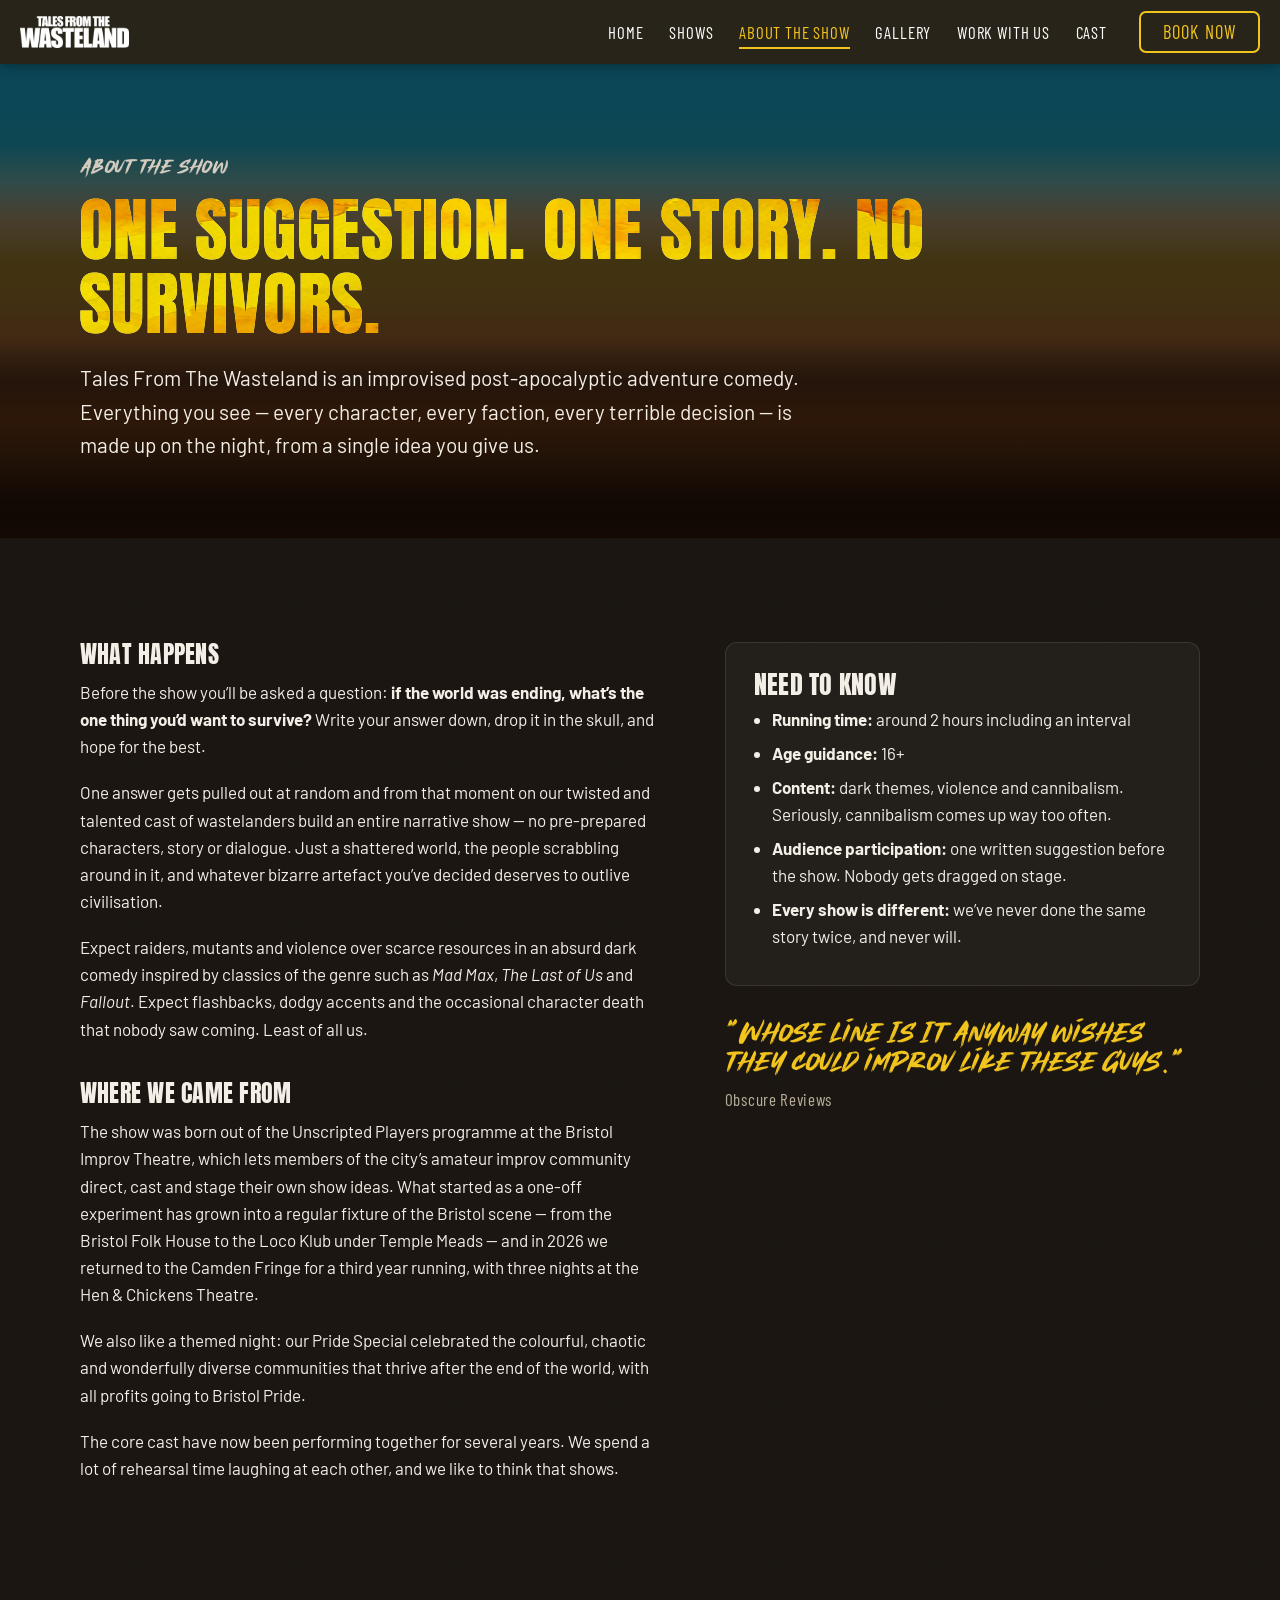
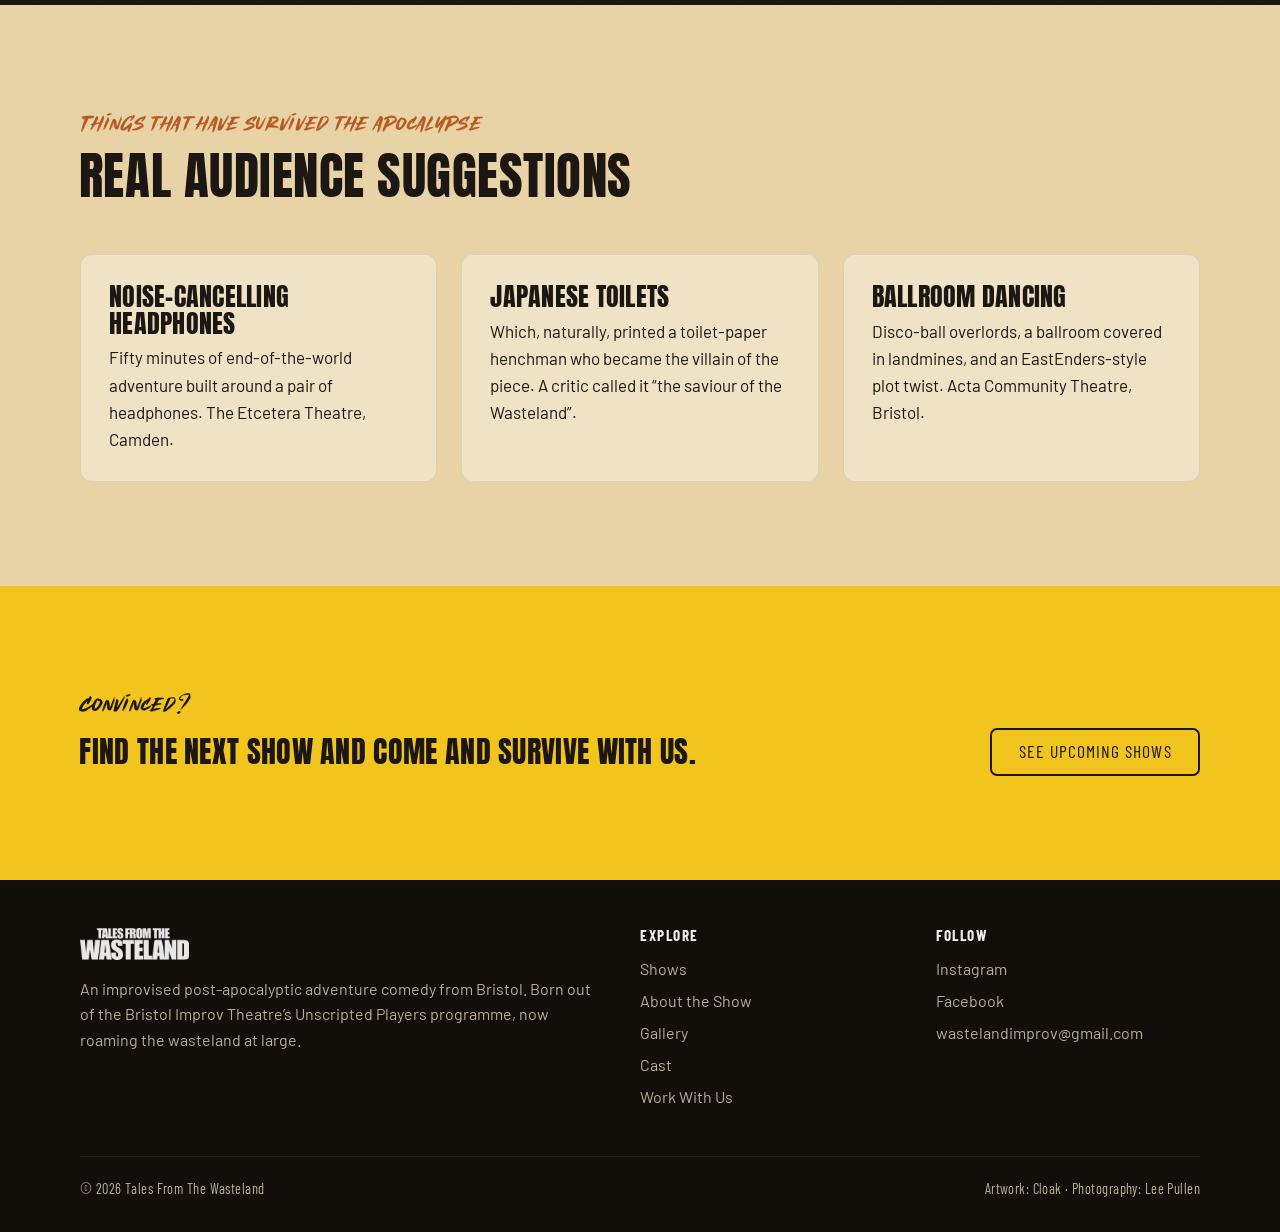
==== about.html @ ce08024a "Add the static Wasteland site and GitHub Pages deploy workflow. Co-authored-by: Cursor <cursoragent@" ====
<!DOCTYPE html>
<html lang="en-GB">
<head>
  <meta charset="utf-8">
  <meta name="viewport" content="width=device-width, initial-scale=1">
  <title>About the Show — Tales From The Wasteland</title>
  <meta name="description" content="What to expect from Tales From The Wasteland: an improvised post-apocalyptic adventure comedy built from a single audience suggestion. Running time, age guidance and content warnings.">
  <link rel="icon" href="assets/favicon.svg" type="image/svg+xml">
  <link rel="preconnect" href="https://fonts.googleapis.com">
  <link rel="preconnect" href="https://fonts.gstatic.com" crossorigin>
  <link href="https://fonts.googleapis.com/css2?family=Anton&family=Barlow:ital,wght@0,400;0,500;0,600;1,400&family=Barlow+Condensed:wght@500;600&family=Kalam:wght@700&display=swap" rel="stylesheet">
  <link rel="stylesheet" href="css/style.css">
</head>
<body>

  <header class="nav">
    <div class="nav__inner">
      <a class="nav__logo" href="index.html" aria-label="Tales From The Wasteland — home">
        <img src="assets/logo-white-mobile.png" alt="Tales From The Wasteland" width="1200" height="352">
      </a>
      <button class="nav__toggle" aria-expanded="false" aria-controls="nav-links" aria-label="Menu">
        <span></span><span></span><span></span>
      </button>
      <ul class="nav__links" id="nav-links">
        <li><a href="index.html">Home</a></li>
        <li><a href="shows.html">Shows</a></li>
        <li><a href="about.html" aria-current="page">About the Show</a></li>
        <li><a href="gallery.html">Gallery</a></li>
        <li><a href="work-with-us.html">Work With Us</a></li>
        <li><a href="cast.html">Cast</a></li>
        <li class="nav__book-mobile-li"><a class="nav__book-mobile" href="shows.html">Book Now</a></li>
      </ul>
      <a class="btn nav__book" href="shows.html">Book Now</a>
    </div>
  </header>

  <main>
    <section class="page-head">
      <div class="wrap">
        <span class="eyebrow">About the show</span>
        <h1 class="display h-xl">One suggestion. One story. No survivors.</h1>
        <p>Tales From The Wasteland is an improvised post-apocalyptic adventure comedy. Everything you see &mdash; every character, every faction, every terrible decision &mdash; is made up on the night, from a single idea you give us.</p>
      </div>
    </section>

    <section class="section section--dark">
      <div class="wrap two-col">
        <div class="prose">
          <h2 class="display">What happens</h2>
          <p>Before the show you&rsquo;ll be asked a question: <strong>if the world was ending, what&rsquo;s the one thing you&rsquo;d want to survive?</strong> Write your answer down, drop it in the skull, and hope for the best.</p>
          <p>One answer gets pulled out at random and from that moment on our twisted and talented cast of wastelanders build an entire narrative show &mdash; no pre-prepared characters, story or dialogue. Just a shattered world, the people scrabbling around in it, and whatever bizarre artefact you&rsquo;ve decided deserves to outlive civilisation.</p>
          <p>Expect raiders, mutants and violence over scarce resources in an absurd dark comedy inspired by classics of the genre such as <em>Mad Max</em>, <em>The Last of Us</em> and <em>Fallout</em>. Expect flashbacks, dodgy accents and the occasional character death that nobody saw coming. Least of all us.</p>

          <h3 class="display">Where we came from</h3>
          <p>The show was born out of the Unscripted Players programme at the Bristol Improv Theatre, which lets members of the city&rsquo;s amateur improv community direct, cast and stage their own show ideas. What started as a one-off experiment has grown into a regular fixture of the Bristol scene &mdash; from the Bristol Folk House to the Loco Klub under Temple Meads &mdash; and in 2026 we returned to the Camden Fringe for a third year running, with three nights at the Hen &amp; Chickens Theatre.</p>
          <p>We also like a themed night: our Pride Special celebrated the colourful, chaotic and wonderfully diverse communities that thrive after the end of the world, with all profits going to Bristol Pride.</p>
          <p>The core cast have now been performing together for several years. We spend a lot of rehearsal time laughing at each other, and we like to think that shows.</p>
        </div>

        <aside>
          <div class="card">
            <h3 class="display">Need to know</h3>
            <ul class="prose" style="padding-left:1.1em; margin:0;">
              <li><strong>Running time:</strong> around 2 hours including an interval</li>
              <li><strong>Age guidance:</strong> 16+</li>
              <li><strong>Content:</strong> dark themes, violence and cannibalism. Seriously, cannibalism comes up way too often.</li>
              <li><strong>Audience participation:</strong> one written suggestion before the show. Nobody gets dragged on stage.</li>
              <li><strong>Every show is different:</strong> we&rsquo;ve never done the same story twice, and never will.</li>
            </ul>
          </div>

          <blockquote class="review" style="margin-top:2rem; text-align:left; padding:0;">
            <p>&ldquo;Whose Line Is It Anyway wishes they could improv like these guys.&rdquo;</p>
            <cite>Obscure Reviews</cite>
          </blockquote>
        </aside>
      </div>
    </section>

    <section class="section section--sand">
      <div class="wrap">
        <div class="section__head">
          <span class="eyebrow">Things that have survived the apocalypse</span>
          <h2 class="display h-lg">Real audience suggestions</h2>
        </div>
        <div class="grid-3">
          <div class="card"><h3 class="display">Noise-cancelling headphones</h3><p>Fifty minutes of end-of-the-world adventure built around a pair of headphones. The Etcetera Theatre, Camden.</p></div>
          <div class="card"><h3 class="display">Japanese toilets</h3><p>Which, naturally, printed a toilet-paper henchman who became the villain of the piece. A critic called it &ldquo;the saviour of the Wasteland&rdquo;.</p></div>
          <div class="card"><h3 class="display">Ballroom dancing</h3><p>Disco-ball overlords, a ballroom covered in landmines, and an EastEnders-style plot twist. Acta Community Theatre, Bristol.</p></div>
        </div>
      </div>
    </section>

    <section class="section section--yellow">
      <div class="wrap cta-band">
        <div>
          <span class="eyebrow">Convinced?</span>
          <h2 class="display h-md">Find the next show and come and survive with us.</h2>
        </div>
        <a class="btn" href="shows.html">See upcoming shows</a>
      </div>
    </section>
  </main>

  <footer class="footer">
    <div class="wrap">
      <div class="footer__grid">
        <div>
          <a class="footer__logo" href="index.html"><img src="assets/logo-white-mobile.png" alt="Tales From The Wasteland" width="1200" height="352"></a>
          <p>An improvised post-apocalyptic adventure comedy from Bristol. Born out of the Bristol Improv Theatre&rsquo;s Unscripted Players programme, now roaming the wasteland at large.</p>
        </div>
        <div>
          <h4>Explore</h4>
          <ul>
            <li><a href="shows.html">Shows</a></li>
            <li><a href="about.html">About the Show</a></li>
            <li><a href="gallery.html">Gallery</a></li>
            <li><a href="cast.html">Cast</a></li>
            <li><a href="work-with-us.html">Work With Us</a></li>
          </ul>
        </div>
        <div>
          <h4>Follow</h4>
          <ul>
            <li><a href="https://www.instagram.com/wasteland_improv/" target="_blank" rel="noopener">Instagram</a></li>
            <li><a href="https://www.facebook.com/wastelandimprov" target="_blank" rel="noopener">Facebook</a></li>
            <li><a href="mailto:wastelandimprov@gmail.com">wastelandimprov@gmail.com</a></li>
          </ul>
        </div>
      </div>
      <div class="footer__bottom">
        <span>&copy; <span data-year>2026</span> Tales From The Wasteland</span>
        <span>Artwork: Cloak &middot; Photography: Lee Pullen</span>
      </div>
    </div>
  </footer>

  <script src="js/main.js"></script>
</body>
</html>
---- css/style.css ----
/* =========================================================
   Tales From The Wasteland — site styles
   ========================================================= */

/* ---------- Fonts ---------- */

/*
  Futura Condensed Medium is a commercial font. This @font-face uses the
  locally installed copy when the visitor has it (macOS/iOS ship it as
  "Futura-CondensedMedium") and otherwise tries fonts/FuturaCondensedMedium.woff2.
  Drop a licensed web-font file at that path to serve it to everyone.
  If neither is available the stack falls back to Barlow Condensed (Google Fonts).
*/
@font-face {
  font-family: "Futura Condensed Medium";
  src: local("Futura-CondensedMedium"),
       local("Futura Condensed Medium"),
       local("FuturaCondensedMedium"),
       url("../fonts/FuturaCondensedMedium.woff2") format("woff2"),
       url("../fonts/FuturaCondensedMedium.woff") format("woff");
  font-weight: 400 600;
  font-style: normal;
  font-display: swap;
}

/*
  Hand-lettered marker face for quotes and eyebrows.
  NOTE: fonts/GrindyBrush.otf is the "free for personal use" demo — buy the
  commercial licence (sronstudio.com) before launch, or remove this block to
  fall back to Kalam from Google Fonts.
*/
@font-face {
  font-family: "Grindy Brush";
  src: url("../fonts/GrindyBrush.otf") format("opentype");
  font-weight: 400 700;
  font-style: normal;
  font-display: swap;
}

/* ---------- Tokens ---------- */

:root {
  --ink: #1c1712;
  --ink-2: #26201a;
  --nav: #282419;
  --yellow: #f2c41e;
  --yellow-bright: #ffd84a;
  --headline: #ffea00;
  --sand: #c9a15c;
  --sand-light: #e8d3a6;
  --paper: #f3ebd9;
  --rust: #b65a22;
  --sky: #1f7e9e;
  --text: #f4efe6;
  --text-dim: #b8ae9c;
  --dust: #d4ccbf;

  /* Condensed: nav, buttons, eyebrows, labels, meta */
  --font-nav: "Futura Condensed Medium", "Futura-CondensedMedium", "Futura Condensed",
              "Barlow Condensed", "Arial Narrow", sans-serif;
  /* Regular width for body copy — same family as the condensed fallback */
  --font-body: "Barlow", "Futura", "Avenir Next", "Helvetica Neue", Arial, sans-serif;
  --font-display: "Anton", "Impact", "Haettenschweiler", "Arial Narrow Bold", sans-serif;
  --font-marker: "Grindy Brush", "Kalam", "Marker Felt", "Segoe Print", "Comic Sans MS", cursive;

  --nav-h: 64px;
  --wrap: 1120px;

  /* Sampled from the hero artwork's ground (bottom-left); used on the mobile hero panel */
  --hero-mobile-gradient: linear-gradient(
    to bottom,
    #623218 0%, #693419 35%, #592c16 55%, #432011 72%, #2a1409 88%, #1a0d06 100%
  );

  /* Warm dusk gradient used behind inner-page headers */
  --dusk-gradient: linear-gradient(
    to bottom,
    #0f6781 0%, #11718b 8%, #177b93 17%, #5a8e8d 25%, #958362 33%,
    #95792a 42%, #aa8334 50%, #c37e3f 58%, #7e4c2b 67%, #c46d29 75%,
    #bc7232 83%, #8c542e 92%, #ba6828 100%
  );

  /* Subtle grain used on dark sections */
  --grain: url("data:image/svg+xml;utf8,<svg xmlns='http://www.w3.org/2000/svg' width='160' height='160'><filter id='n'><feTurbulence type='fractalNoise' baseFrequency='0.9' numOctaves='2' stitchTiles='stitch'/><feColorMatrix values='0 0 0 0 0  0 0 0 0 0  0 0 0 0 0  0 0 0 0.08 0'/></filter><rect width='100%' height='100%' filter='url(%23n)'/></svg>");
}

/* ---------- Base ---------- */

*, *::before, *::after { box-sizing: border-box; }

html { scroll-behavior: smooth; -webkit-text-size-adjust: 100%; }

body {
  margin: 0;
  background: var(--ink);
  color: var(--text);
  font-family: var(--font-body);
  font-size: 1.0625rem;
  line-height: 1.6;
  letter-spacing: 0;
}

img { display: block; max-width: 100%; }

a { color: inherit; }

h1, h2, h3, h4 { margin: 0; line-height: 1.05; }

p { margin: 0 0 1em; }

.wrap { width: min(var(--wrap), 100% - 3rem); margin-inline: auto; }

.sr-only {
  position: absolute; width: 1px; height: 1px; padding: 0; margin: -1px;
  overflow: hidden; clip: rect(0 0 0 0); white-space: nowrap; border: 0;
}

:focus-visible { outline: 3px solid var(--yellow-bright); outline-offset: 3px; }

/* ---------- Type helpers ---------- */

.display {
  font-family: var(--font-display);
  text-transform: uppercase;
  letter-spacing: 0.01em;
  font-weight: 400;
}

.h-xl { font-size: clamp(2.4rem, 5.5vw, 4.5rem); }
.h-lg { font-size: clamp(2rem, 4vw, 3.25rem); }
.h-md { font-size: clamp(1.4rem, 2.4vw, 1.9rem); }

/*
  Headline treatment: solid #ffea00 with the watercolour distress texture
  multiplied over it, clipped to the letterforms. Falls back to plain yellow
  where background-clip: text isn't supported.

  The yellow is a gradient layer rather than background-color because Chrome
  ignores background-blend-mode against background-color when clipping to text.

  Texture is stretched to the heading's height so one-line titles still hit the
  orange mottling at the edges of the watercolour (native-ratio tiles were
  sampling only the cream centre, so the overlay vanished).
*/
.h-xl, .h-lg, .h-md {
  color: var(--headline);
  background-image:
    url("../assets/distressed.png"),
    linear-gradient(var(--headline), var(--headline));
  background-size: 22em 100%, 100% 100%;
  background-position: center, 0 0;
  background-repeat: repeat, no-repeat;
  background-blend-mode: multiply, normal;
  -webkit-background-clip: text;
  background-clip: text;
  -webkit-text-fill-color: transparent;
  text-shadow: none;
  /* clip-to-text ignores the padding box, so give ascenders room */
  padding: 0.05em 0.02em 0.06em 0;
  margin-left: -0.02em;
}

/* On light sections headlines revert to solid ink */
.section--sand .h-xl, .section--sand .h-lg, .section--sand .h-md,
.section--yellow .h-xl, .section--yellow .h-lg, .section--yellow .h-md {
  color: var(--ink);
  background: none;
  -webkit-text-fill-color: currentColor;
}

.eyebrow {
  font-family: var(--font-marker);
  font-weight: 700;
  color: var(--dust);
  font-size: 1.1rem;
  letter-spacing: 0.02em;
  margin-bottom: 0.6rem;
  display: block;
}

.lede { font-size: 1.35rem; line-height: 1.4; color: var(--text); }

.dim { color: var(--text-dim); }

.caps {
  text-transform: uppercase;
  letter-spacing: 0.08em;
}

/* ---------- Buttons ---------- */

.btn {
  display: inline-block;
  font-family: var(--font-nav);
  font-size: 1.1rem;
  text-transform: uppercase;
  letter-spacing: 0.06em;
  line-height: 1;
  padding: 0.75em 1.5em;
  border: 2px solid var(--yellow);
  border-radius: 7px;
  color: var(--yellow);
  background: transparent;
  text-decoration: none;
  cursor: pointer;
  transition: background-color 0.15s, color 0.15s, transform 0.15s;
}

.btn:hover { background: var(--yellow); color: var(--ink); }
.btn:active { transform: translateY(1px); }

.btn--solid { background: var(--yellow); color: var(--ink); }
.btn--solid:hover { background: var(--yellow-bright); border-color: var(--yellow-bright); }

.btn--ghost { border-color: var(--text); color: var(--text); }
.btn--ghost:hover { background: var(--text); color: var(--ink); }

/* ---------- Navigation ---------- */

.nav {
  position: sticky;
  top: 0;
  z-index: 50;
  height: var(--nav-h);
  background: var(--nav);
  box-shadow: 0 2px 12px rgba(0, 0, 0, 0.35);
}

.nav__inner {
  height: 100%;
  width: min(1440px, 100% - 2.5rem);
  margin-inline: auto;
  display: flex;
  align-items: center;
  gap: 2rem;
}

.nav__logo { display: block; flex: 0 0 auto; }
.nav__logo img { height: 32px; width: auto; }

.nav__links {
  list-style: none;
  margin: 0 0 0 auto;
  padding: 0;
  display: flex;
  align-items: center;
  gap: clamp(1rem, 2vw, 1.9rem);
}

.nav__links a {
  font-family: var(--font-nav);
  font-size: 1.05rem;
  text-transform: uppercase;
  letter-spacing: 0.05em;
  color: #fff;
  text-decoration: none;
  padding: 0.35rem 0;
  border-bottom: 2px solid transparent;
  transition: color 0.15s, border-color 0.15s;
  white-space: nowrap;
}

.nav__links a:hover { color: var(--yellow-bright); }
.nav__links a[aria-current="page"] { color: var(--yellow); border-bottom-color: var(--yellow); }

.nav__book { flex: 0 0 auto; font-size: 1.15rem; padding: 0.55em 1.2em; }

.nav__toggle {
  display: none;
  margin-left: auto;
  width: 44px;
  height: 44px;
  background: transparent;
  border: 0;
  padding: 10px;
  cursor: pointer;
  color: #fff;
}

.nav__toggle span {
  display: block;
  height: 2px;
  background: currentColor;
  margin: 5px 0;
  transition: transform 0.2s, opacity 0.2s;
}

.nav__toggle[aria-expanded="true"] span:nth-child(1) { transform: translateY(7px) rotate(45deg); }
.nav__toggle[aria-expanded="true"] span:nth-child(2) { opacity: 0; }
.nav__toggle[aria-expanded="true"] span:nth-child(3) { transform: translateY(-7px) rotate(-45deg); }

@media (max-width: 960px) {
  .nav__inner { gap: 0.75rem; }
  /* Book Now stays in the bar, just before the burger */
  .nav__book { order: 2; margin-left: auto; font-size: 1.05rem; padding: 0.5em 1em; }
  .nav__toggle { display: block; order: 3; margin-left: 0; }
  .nav__book-mobile-li { display: none; }

  .nav__links {
    position: absolute;
    top: var(--nav-h);
    left: 0;
    right: 0;
    flex-direction: column;
    align-items: stretch;
    gap: 0;
    background: var(--nav);
    padding: 0.5rem 1.25rem 1.25rem;
    box-shadow: 0 12px 24px rgba(0, 0, 0, 0.4);
    transform-origin: top;
    transform: scaleY(0);
    opacity: 0;
    pointer-events: none;
    transition: transform 0.18s ease, opacity 0.18s ease;
  }

  .nav__links.is-open { transform: none; opacity: 1; pointer-events: auto; }

  .nav__links a {
    display: block;
    font-size: 1.3rem;
    padding: 0.85rem 0.25rem;
    border-bottom: 1px solid rgba(255, 255, 255, 0.08);
  }

  .nav__links a[aria-current="page"] { border-bottom-color: rgba(255, 255, 255, 0.08); }

  .nav__links li:last-child a { border-bottom: 0; }
}

.nav__book-mobile-li { display: none; }

/* ---------- Hero ---------- */

.hero {
  position: relative;
  overflow: hidden;
  /* 16:9 like the artwork, never taller than the viewport */
  --hero-h: clamp(540px, 56.25vw, calc(100svh - var(--nav-h)));
  height: var(--hero-h);
  /*
   * Desktop uses the yellow panorama (1024×285, aspect 3.59) at every width:
   * it's fitted to the hero height and centred, so wider windows simply
   * reveal more of the scene on both sides. Previous renders are kept in
   * assets/ (hero-bg.jpg = 16:9 desert, hero-bg-wide.jpg = flag panorama).
   */
  background: #6b4a12 url("../assets/hero-bg-pano.jpg") center bottom / cover no-repeat;
  color: #14100c;
  isolation: isolate;
}

/* Cast cut-out, layered over the background and anchored to the ground line */
.hero__art {
  position: absolute;
  inset: 0;
  pointer-events: none;
}
.hero__cast {
  position: absolute;
  /* Slightly oversized and pushed below the edge so the cut-out's flat base is clipped */
  bottom: -7%;
  right: 5%;
  height: 102%;
  width: auto;
  max-width: none;
  filter: drop-shadow(0 18px 22px rgba(20, 8, 0, 0.45));
}

.hero__inner {
  position: relative;
  z-index: 1;
  /* No max width: the title column scales with the window like the cast does */
  width: calc(100% - 3rem);
  margin-inline: auto;
  height: 100%;
  display: flex;
  flex-direction: column;
  justify-content: space-between;
  gap: clamp(1rem, 2.5vh, 2rem);
  padding-block: clamp(1.5rem, 4vh, 3rem) clamp(2rem, 6.5vh, 4.5rem);
  max-width: 100%;
}

.hero__col {
  /* 46% of the hero, but never wider than the stack can fit vertically
     (short, wide windows) — 0.8 × hero height matches the 16:9 proportion */
  width: min(46%, calc(0.8 * var(--hero-h)));
  /* In wide windows, centre the column in the space left of the cast
     (cast ≈ 0.86 × hero height wide, ending 5% from the right edge) */
  margin-left: max(0px, calc((95% - 0.86 * var(--hero-h) - min(46%, 0.8 * var(--hero-h))) / 2));
  display: flex;
  flex-direction: column;
  justify-content: space-between;
  gap: clamp(1rem, 2.5vh, 2rem);
  flex: 1;
}

.hero__quote {
  font-family: var(--font-marker);
  font-weight: 700;
  font-size: clamp(1.25rem, 2.3vw, 2.15rem);
  line-height: 1.15;
  text-transform: none; /* Grindy Brush has its own small-caps lower case */
  text-align: center;
  margin: 0;
  color: #14100c;
  text-shadow: 0 0 14px rgba(255, 255, 255, 0.5), 0 0 3px rgba(255, 255, 255, 0.4);
}

.hero__quote cite {
  display: block;
  font-family: var(--font-nav);
  font-style: normal;
  text-transform: none;
  font-size: 0.55em;
  letter-spacing: 0.02em;
  margin-top: 0.4em;
  text-shadow: 0 0 8px rgba(255, 255, 255, 0.9), 0 0 24px rgba(255, 255, 255, 0.7);
  opacity: 0.92;
}

.hero__quote--top { padding-inline: 8%; }

/* Hand-lettered quote artwork (transparent PNGs supplied by the troupe) */
.hero__quote-img {
  display: block;
  width: 100%;
  height: auto;
  margin-inline: auto;
  /* Wide, soft light halo so the dark ink reads against sky and cloud */
  filter:
    drop-shadow(0 0 6px rgba(255, 255, 255, 0.9))
    drop-shadow(0 0 22px rgba(255, 255, 255, 0.75))
    drop-shadow(0 0 60px rgba(255, 250, 235, 0.7));
}
/* Match the mockup: top quote ~2/3 of the column, bottom quote a little narrower */
.hero__quote--top .hero__quote-img { width: 60%; }
.hero__quote--bottom .hero__quote-img { width: 53%; }

/* Desktop: quotes in white. The artwork is near-black ink on transparency, so
   invert() flips it to white; a soft dark shadow replaces the light halo. */
@media (min-width: 901px) {
  .hero__quote-img {
    filter:
      invert(1)
      drop-shadow(0 2px 3px rgba(0, 0, 0, 0.55))
      drop-shadow(0 6px 18px rgba(0, 0, 0, 0.45));
  }
  .hero__quote cite {
    color: #fff;
    text-shadow: 0 1px 3px rgba(0, 0, 0, 0.6), 0 4px 14px rgba(0, 0, 0, 0.45);
  }
}

.hero__logo { margin: 0; text-align: center; }
.hero__logo picture { display: block; }
.hero__logo img {
  width: 100%;
  height: auto;
  position: relative;
  z-index: 1; /* sits on top of the tagline it overlaps */
  /* Dark shadow only — a tight one for edge definition and a wide soft one beneath */
  filter:
    drop-shadow(0 3px 3px rgba(0, 0, 0, 0.55))
    drop-shadow(0 14px 18px rgba(0, 0, 0, 0.5))
    drop-shadow(0 26px 40px rgba(0, 0, 0, 0.35));
}

.hero__logo .hero__tagline {
  display: block;
  width: 64%;
  height: auto;
  margin: -0.15rem auto 0; /* paper edge just tucks under the logo */
  position: relative;
  z-index: 0;
  filter: none; /* the paper tape is flat — no glow, no shadow */
}

.hero__scroll {
  position: absolute;
  bottom: 1.25rem;
  left: 50%;
  transform: translateX(-50%);
  z-index: 1;
  color: rgba(255, 255, 255, 0.85);
  font-size: 0.85rem;
  letter-spacing: 0.15em;
  text-transform: uppercase;
  text-decoration: none;
  display: none;
}

/*
 * Mobile: portrait poster. Same layers, re-stacked in normal flow — text
 * over the sky, then the cast standing on the ground. Height comes from the
 * content, so it doesn't have to reach the fold. Uses the portrait render.
 */
@media (max-width: 900px) {
  .hero {
    width: 100%;
    height: auto;
    display: flex;
    flex-direction: column;
    background: #1f6d95 url("../assets/hero-bg-mobile.jpg") center bottom / cover no-repeat;
    color: #14100c;
  }
  .hero__inner {
    order: 1;
    height: auto;
    display: flex;
    justify-content: flex-start;
    gap: 0;
    padding-block: 1.5rem 0;
  }

  /* Cast follows the text in flow; the negative bottom margin clips its flat base */
  .hero__art {
    order: 2;
    position: relative;
    inset: auto;
    margin-top: 0.25rem;
    line-height: 0;
  }
  .hero__cast {
    position: static;
    display: block;
    width: 96%;
    height: auto;
    margin: 0 auto -12%; /* pushes the cut-out's flat base below the clipped edge */
    transform: none;
    filter: drop-shadow(0 12px 16px rgba(20, 8, 0, 0.5));
  }

  .hero__col {
    width: 100%;
    flex: 0 0 auto;
    gap: 0.6rem;
    align-items: center;
  }

  .hero__quote { font-size: clamp(1.25rem, 5.5vw, 1.8rem); }
  .hero__quote cite { margin-top: 0.15em; font-size: 0.5em; }
  .hero__quote--top { padding-inline: 0; }
  /* Top quote in white against the deep blue sky (ink recoloured via filter) */
  .hero__quote--top .hero__quote-img {
    width: 64%;
    filter:
      brightness(0) invert(1)
      drop-shadow(0 2px 3px rgba(0, 0, 0, 0.55))
      drop-shadow(0 0 18px rgba(0, 0, 0, 0.35));
  }
  .hero__quote--top cite { color: #fff; text-shadow: 0 1px 3px rgba(0, 0, 0, 0.6), 0 0 12px rgba(0, 0, 0, 0.4); }
  /* Logo bleeds past the text column, nearly edge to edge */
  .hero__logo { width: calc(100% + 1.25rem); max-width: none; margin-inline: -0.625rem; }
  /* Lighter shadow at phone scale */
  .hero__logo img {
    filter:
      drop-shadow(0 2px 2px rgba(0, 0, 0, 0.45))
      drop-shadow(0 6px 10px rgba(0, 0, 0, 0.35));
  }
  .hero__logo .hero__tagline { width: 64%; margin-top: -0.1rem; }
  .hero__quote--bottom .hero__quote-img { width: 58%; }
}

/* ---------- Sections ---------- */

.section { padding-block: clamp(3.5rem, 9vw, 6.5rem); }

.section--dark { background: var(--ink) var(--grain); }
.section--dark2 { background: var(--ink-2) var(--grain); }
.section--sand { background: var(--sand-light); color: var(--ink); }
.section--sand .eyebrow { color: var(--rust); }
.section--sand .dim { color: #5c4a2e; }
.section--yellow { background: var(--yellow); color: var(--ink); }
.section--yellow .eyebrow { color: var(--ink); }

.section__head { max-width: 44rem; margin-bottom: clamp(1.5rem, 4vw, 3rem); }
.section__head--center { margin-inline: auto; text-align: center; }

.two-col {
  display: grid;
  grid-template-columns: minmax(0, 1.1fr) minmax(0, 0.9fr);
  gap: clamp(2rem, 5vw, 5rem);
  align-items: start;
}

@media (max-width: 800px) {
  .two-col { grid-template-columns: 1fr; }
}

.prose { max-width: 62ch; }
.prose p { margin-bottom: 1.1em; }
.prose h2 { margin: 0 0 0.5em; font-size: 1.5rem; }
.prose h3 { margin: 1.6em 0 0.5em; font-size: 1.5rem; }
.prose ul { padding-left: 1.2em; }
.prose li { margin-bottom: 0.4em; }

/* ---------- Cards / grids ---------- */

.grid-3 {
  display: grid;
  grid-template-columns: repeat(3, minmax(0, 1fr));
  gap: 1.5rem;
}

.grid-2 {
  display: grid;
  grid-template-columns: repeat(2, minmax(0, 1fr));
  gap: 1.5rem;
}

@media (max-width: 900px) { .grid-3 { grid-template-columns: 1fr 1fr; } }
@media (max-width: 600px) { .grid-3, .grid-2 { grid-template-columns: 1fr; } }

.card {
  background: rgba(255, 255, 255, 0.04);
  border: 1px solid rgba(255, 255, 255, 0.1);
  border-radius: 12px;
  padding: 1.75rem;
}

.card h3 { font-size: 1.6rem; margin-bottom: 0.5rem; }
.card p:last-child { margin-bottom: 0; }

.card__num {
  font-family: var(--font-display);
  font-size: 3rem;
  line-height: 1;
  color: var(--yellow);
  margin-bottom: 0.75rem;
}

.section--sand .card {
  background: rgba(255, 255, 255, 0.35);
  border-color: rgba(0, 0, 0, 0.08);
}

/* ---------- Review quotes ---------- */

.reviews {
  display: grid;
  grid-template-columns: repeat(3, minmax(0, 1fr));
  gap: 2rem;
}

@media (max-width: 900px) { .reviews { grid-template-columns: 1fr; } }

.review {
  margin: 0;
  text-align: center;
  padding: 1rem;
}

.review p {
  font-family: var(--font-marker);
  font-weight: 700;
  font-size: clamp(1.25rem, 1.9vw, 1.6rem);
  line-height: 1.2;
  text-transform: none; /* Grindy Brush has its own small-caps lower case */
  color: var(--yellow);
  margin-bottom: 0.6rem;
}

.review cite {
  font-style: normal;
  color: var(--text-dim);
  letter-spacing: 0.04em;
}

.review--long p {
  text-transform: none;
  font-family: var(--font-body);
  font-size: 1.2rem;
  line-height: 1.45;
  color: var(--text);
}

/* Small, uppercase or tabular bits stay in the condensed face */
.role, .show__meta, .show__status, .show__dow,
.booking__from, .facts dt, .form label, .footer h4, .footer__bottom,
.nav__book-mobile, .backlink, .hero__quote cite, .review cite {
  font-family: var(--font-nav);
}
.show__meta, .facts dt, .form label, .footer__bottom { letter-spacing: 0.03em; }

/* ---------- Shows list ---------- */

.shows { list-style: none; margin: 0; padding: 0; }

.show {
  position: relative;
  display: grid;
  grid-template-columns: 6.5rem minmax(0, 1fr) auto;
  gap: 1.75rem;
  align-items: center;
  padding: 1.5rem 1rem;
  margin: 0 -1rem;
  border-top: 1px solid rgba(255, 255, 255, 0.12);
  transition: background 0.15s ease;
}

.show:hover { background: rgba(255, 255, 255, 0.04); }
.show:last-child { border-bottom: 1px solid rgba(255, 255, 255, 0.12); }

/* Whole row is clickable through to the listing page; buttons sit above it. */
.show__link { position: absolute; inset: 0; z-index: 1; border-radius: 6px; }
.show__link:focus-visible { outline-offset: -3px; }
.show__actions, .show__meta a { position: relative; z-index: 2; }

.show__date {
  font-family: var(--font-display);
  text-transform: uppercase;
  line-height: 1;
  color: var(--yellow);
  text-align: center;
  border-right: 1px solid rgba(255, 255, 255, 0.12);
  padding-right: 1.25rem;
}

.show__date b { display: block; font-size: 2.6rem; font-weight: 400; }
.show__date span { font-size: 1rem; letter-spacing: 0.1em; }
.show__dow { display: block; color: var(--text-dim); margin-bottom: 0.2rem; }
.show__date em { font-style: normal; color: var(--text-dim); }

.show__city { font-size: 2rem; line-height: 1; text-transform: uppercase; }
.show__venue { font-size: 1.25rem; margin-top: 0.25rem; }
.show__meta { color: var(--text-dim); font-size: 1rem; margin-top: 0.35rem; }

.show__status {
  display: inline-block;
  font-family: var(--font-condensed, inherit);
  font-size: 0.8rem;
  letter-spacing: 0.12em;
  text-transform: uppercase;
  padding: 0.15em 0.6em;
  margin-left: 0.5em;
  border-radius: 3px;
  background: rgba(255, 255, 255, 0.1);
  color: var(--text);
  vertical-align: middle;
}
.show--selling-fast .show__status, .show__status--selling-fast { background: var(--rust); color: #fff; }
.show--sold-out .show__status, .show__status--sold-out { background: rgba(255, 255, 255, 0.18); }
.show--coming-soon .show__status, .show__status--coming-soon { background: transparent; border: 1px solid rgba(255, 255, 255, 0.3); }
.show--sold-out .show__city, .show--sold-out .show__date { opacity: 0.55; }
.show--past .show__status { background: transparent; border: 1px solid rgba(255, 255, 255, 0.25); color: var(--text-dim); }

.show__actions { display: flex; gap: 0.75rem; align-items: center; flex-wrap: wrap; justify-content: flex-end; }

.btn--disabled { opacity: 0.5; cursor: not-allowed; border-color: var(--text-dim); color: var(--text-dim); }
.btn--disabled:hover { background: transparent; color: var(--text-dim); }
.btn--lg { font-size: 1.25rem; padding: 0.9em 1.6em; }
.btn--block { display: flex; width: 100%; justify-content: center; }

.more { text-align: center; margin: 2rem 0 0; }

@media (max-width: 760px) {
  .show { grid-template-columns: 5rem minmax(0, 1fr); gap: 1.25rem; padding: 1.25rem 0.75rem; margin: 0 -0.75rem; }
  .show__actions { grid-column: 2; justify-content: flex-start; }
  .show__city { font-size: 1.6rem; }
  .show__date b { font-size: 2.2rem; }
}

.show__tag, .page-head__tag {
  display: inline-block;
  vertical-align: middle;
  font-family: var(--font-nav);
  font-size: 0.75rem;
  letter-spacing: 0.14em;
  text-transform: uppercase;
  padding: 0.25em 0.7em;
  margin-left: 0.5em;
  border-radius: 3px;
  background: var(--yellow);
  color: var(--ink);
  transform: translateY(-0.2em);
}
.page-head__tag { font-size: 0.35em; transform: translateY(-0.6em); }

/* ---------- Show listing page ---------- */

.backlink {
  display: inline-block;
  color: var(--text-dim);
  text-decoration: none;
  margin-bottom: 1.25rem;
  font-size: 1rem;
  letter-spacing: 0.05em;
}
.backlink:hover { color: var(--yellow-bright); }

.show-layout__intro { grid-area: intro; }
.show-layout__intro h1 { letter-spacing: -0.03em; }
.show-layout__intro .eyebrow {
  font-family: var(--font-nav);
  font-weight: 500;
  letter-spacing: 0.06em;
  text-transform: uppercase;
  font-size: 1.25rem;
  color: var(--text);
}

.show-page {
  padding-block: clamp(3rem, 8vw, 5.5rem) clamp(3rem, 7vw, 5.5rem);
  background:
    linear-gradient(to bottom, rgba(28, 23, 18, 0.35), var(--ink) 70%, var(--ink) 100%),
    var(--dusk-gradient);
  background-size: 100% 32rem, 100% 32rem;
  background-repeat: no-repeat;
  background-blend-mode: multiply, normal;
}

.show-layout {
  display: grid;
  grid-template-columns: minmax(0, 1fr) minmax(300px, 380px);
  grid-template-areas:
    "intro side"
    "body side";
  column-gap: 3rem;
  row-gap: 2.75rem;
  align-items: start;
}
.show-layout__intro .page-head__venue {
  margin: 0.55rem 0 0;
  max-width: none;
  font-family: var(--font-body);
  font-size: 1.5rem;
  font-weight: 500;
  color: var(--sand-light);
}
.show-layout__lede {
  max-width: 60ch;
  font-size: 1.3rem;
  margin-top: 1rem;
}
.show-layout__side {
  grid-area: side;
  position: sticky;
  top: calc(var(--nav-h, 64px) + 1.25rem);
  z-index: 2;
  margin-top: 90px;
}
.show-layout__body { grid-area: body; }
.show-layout__body h2 {
  margin-bottom: 0.65em;
  color: var(--headline);
  background: none;
  -webkit-text-fill-color: currentColor;
}

.listing {
  display: grid;
  grid-template-columns: minmax(0, 1fr) minmax(300px, 380px);
  gap: 3rem;
  align-items: start;
}

.listing__side { position: sticky; top: calc(var(--nav-h, 72px) + 1.5rem); }

.booking {
  background: var(--ink-2);
  border: 1px solid rgba(255, 255, 255, 0.12);
  border-radius: 14px;
  padding: 1.75rem;
  box-shadow: 0 20px 50px rgba(0, 0, 0, 0.35);
}

.booking__price {
  display: flex;
  align-items: baseline;
  gap: 0.6rem;
  flex-wrap: wrap;
  padding-bottom: 1.25rem;
  margin-bottom: 1.25rem;
  border-bottom: 1px solid rgba(255, 255, 255, 0.12);
}
.booking__from { color: var(--text-dim); text-transform: uppercase; letter-spacing: 0.1em; font-size: 0.9rem; }
.booking__price b { font-family: var(--font-display); font-size: 2.6rem; font-weight: 400; line-height: 1; color: var(--yellow); }
.booking__price .show__status { margin-left: auto; }

.facts { margin: 0 0 1.5rem; }
.facts > div { display: grid; grid-template-columns: 7.5rem minmax(0, 1fr); gap: 1rem; padding: 0.6rem 0; border-bottom: 1px dashed rgba(255, 255, 255, 0.1); }
.facts > div:last-child { border-bottom: 0; }
.facts dt { color: var(--text-dim); text-transform: uppercase; letter-spacing: 0.1em; font-size: 0.85rem; padding-top: 0.15em; }
.facts dd { margin: 0; }
.facts a { color: var(--yellow); }
.muted { color: var(--text-dim); }

.booking__note { color: var(--text-dim); font-size: 0.95rem; text-align: center; margin: 0.9rem 0 0; }

@media (max-width: 900px) {
  .listing { grid-template-columns: 1fr; gap: 2rem; }
  .listing__side { position: static; }
  .listing__main { order: 2; }
  .listing__side { order: 1; }
  .show-layout {
    grid-template-columns: 1fr;
    grid-template-areas:
      "intro"
      "side"
      "body";
    row-gap: 2rem;
  }
  .show-layout__side { position: static; margin-top: 0; }
}

.notice {
  border: 1px dashed rgba(255, 255, 255, 0.25);
  border-radius: 12px;
  padding: 1.5rem;
  text-align: center;
  color: var(--text-dim);
}

/* ---------- Gallery ---------- */

.gallery {
  columns: 3;
  column-gap: 1rem;
  list-style: none;
  margin: 0;
  padding: 0;
}

@media (max-width: 800px) { .gallery { columns: 2; } }
@media (max-width: 500px) { .gallery { columns: 1; } }

.gallery li {
  margin: 0 0 1rem;
  break-inside: avoid;
}

.gallery a {
  display: block;
  border-radius: 10px;
  overflow: hidden;
  transform: rotate(var(--tilt, 0deg));
  transition: transform 0.2s;
}

.gallery a:hover { transform: rotate(0deg) scale(1.02); }

.gallery img {
  display: block;
  width: 100%;
  height: auto;
}

.lightbox {
  position: fixed;
  inset: 0;
  z-index: 200;
  display: none;
  align-items: center;
  justify-content: center;
  background: #100c08;
  padding: 3.5rem 4.5rem;
}

.lightbox.is-open { display: flex; }

.lightbox img {
  display: block;
  max-width: 100%;
  max-height: calc(100vh - 4rem);
  width: auto;
  height: auto;
  border-radius: 8px;
}

.lightbox__close,
.lightbox__prev,
.lightbox__next {
  position: absolute;
  appearance: none;
  background: transparent;
  border: 0;
  color: var(--yellow);
  cursor: pointer;
  padding: 0.4rem;
  line-height: 1;
}

.lightbox__close {
  top: 0.75rem;
  right: 0.85rem;
  font-size: 2rem;
  font-family: var(--font-nav);
}

.lightbox__prev,
.lightbox__next {
  top: 50%;
  transform: translateY(-50%);
  font-size: 2.4rem;
  font-family: var(--font-nav);
}

.lightbox__prev { left: 0.6rem; }
.lightbox__next { right: 0.6rem; }

.lightbox__close:hover,
.lightbox__prev:hover,
.lightbox__next:hover { color: var(--yellow-bright); }

.lightbox__close:focus-visible,
.lightbox__prev:focus-visible,
.lightbox__next:focus-visible {
  outline: 2px solid var(--yellow);
  outline-offset: 4px;
}

@media (max-width: 700px) {
  .lightbox { padding: 3.25rem 0.75rem; }
  .lightbox__prev, .lightbox__next { font-size: 1.8rem; }
}

body.lightbox-open { overflow: hidden; }

/* ---------- Cast ---------- */

.cast {
  display: grid;
  grid-template-columns: repeat(auto-fill, minmax(220px, 1fr));
  gap: 1.5rem;
  list-style: none;
  margin: 0;
  padding: 0;
}

.cast__member { text-align: center; }

.cast__photo {
  display: block;
  width: 100%;
  height: auto;
  aspect-ratio: 4 / 5;
  border-radius: 10px;
  object-fit: cover;
  object-position: center top;
  margin-bottom: 1rem;
  background: linear-gradient(145deg, #3a2f22, #1c1712);
  border: 3px solid var(--sand);
  margin-bottom: 1rem;
}

.cast__photo--empty {
  display: grid;
  place-items: center;
  font-family: var(--font-display);
  font-size: 3rem;
  color: var(--sand);
}

.cast__member h3 { font-size: 1.5rem; }
.cast__member .role { color: var(--yellow); letter-spacing: 0.06em; text-transform: uppercase; font-size: 0.95rem; }
.cast__member p { margin: 0.5rem 0 0; color: var(--text-dim); font-size: 1rem; }

/* ---------- Forms ---------- */

.form { display: grid; gap: 1.1rem; max-width: 560px; }

.form label { display: block; font-size: 1rem; letter-spacing: 0.05em; text-transform: uppercase; margin-bottom: 0.35rem; }

.form input[type="text"],
.form input[type="email"],
.form select,
.form textarea {
  width: 100%;
  font: inherit;
  padding: 0.75rem 0.9rem;
  border-radius: 8px;
  border: 1px solid rgba(255, 255, 255, 0.2);
  background: rgba(255, 255, 255, 0.06);
  color: var(--text);
}

.section--sand .form input,
.section--sand .form select,
.section--sand .form textarea {
  border-color: rgba(0, 0, 0, 0.2);
  background: rgba(255, 255, 255, 0.6);
  color: var(--ink);
}

.form textarea { min-height: 8rem; resize: vertical; }

.form .check { display: flex; gap: 0.6rem; align-items: flex-start; font-size: 1rem; }
.form .check label { text-transform: none; letter-spacing: 0; margin: 0; font-size: 1rem; }
.form .check input { margin-top: 0.3rem; }

.form__row { display: grid; grid-template-columns: 1fr 1fr; gap: 1rem; }
@media (max-width: 520px) { .form__row { grid-template-columns: 1fr; } }

.form__success {
  border: 2px solid var(--yellow);
  border-radius: 12px;
  padding: 1.5rem;
  font-size: 1.25rem;
}

/* ---------- CTA band ---------- */

.cta-band {
  display: grid;
  grid-template-columns: minmax(0, 1fr) auto;
  column-gap: 1.5rem;
  align-items: center;
}

/* Unwrap the copy so the button can sit on the headline row, not the eyebrow */
.cta-band > div {
  display: contents;
}

.cta-band .eyebrow {
  grid-column: 1;
  grid-row: 1;
}

.cta-band h2 {
  grid-column: 1;
  grid-row: 2;
}

.cta-band .btn {
  grid-column: 2;
  grid-row: 2;
  border-color: var(--ink);
  color: var(--ink);
}
.cta-band .btn:hover { background: var(--ink); color: var(--yellow); }

@media (max-width: 800px) {
  .cta-band {
    grid-template-columns: minmax(0, 1fr);
  }
  .cta-band .btn {
    grid-column: 1;
    grid-row: 3;
    justify-self: start;
    margin-top: 0.5rem;
  }
}

/* ---------- Page header ---------- */

.page-head {
  padding-block: clamp(3rem, 8vw, 5.5rem) clamp(2rem, 5vw, 3.5rem);
  background:
    linear-gradient(to bottom, rgba(28, 23, 18, 0.35), var(--ink) 95%),
    var(--dusk-gradient);
  background-blend-mode: multiply, normal;
}

.page-head h1 { color: var(--headline); }
.page-head p { max-width: 60ch; font-size: 1.3rem; margin-top: 1rem; }

/* ---------- Footer ---------- */

.footer {
  background: #120e0a;
  padding-block: 3rem 2rem;
  color: var(--text-dim);
  font-size: 1rem;
}

.footer__grid {
  display: grid;
  grid-template-columns: 2fr 1fr 1fr;
  gap: 2rem;
  align-items: start;
}

@media (max-width: 760px) { .footer__grid { grid-template-columns: 1fr; } }

.footer__logo img { height: 32px; width: auto; opacity: 0.9; margin-bottom: 1rem; }

.footer h4 { color: var(--text); text-transform: uppercase; letter-spacing: 0.1em; font-size: 0.95rem; margin-bottom: 0.75rem; }

.footer ul { list-style: none; margin: 0; padding: 0; }
.footer li { margin-bottom: 0.4rem; }
.footer a { color: var(--text-dim); text-decoration: none; }
.footer a:hover { color: var(--yellow); }

.footer__bottom {
  margin-top: 2.5rem;
  padding-top: 1.25rem;
  border-top: 1px solid rgba(255, 255, 255, 0.08);
  display: flex;
  flex-wrap: wrap;
  justify-content: space-between;
  gap: 1rem;
  font-size: 0.9rem;
}

/* ---------- Motion ---------- */

@media (prefers-reduced-motion: reduce) {
  *, *::before, *::after { transition: none !important; scroll-behavior: auto !important; }
}
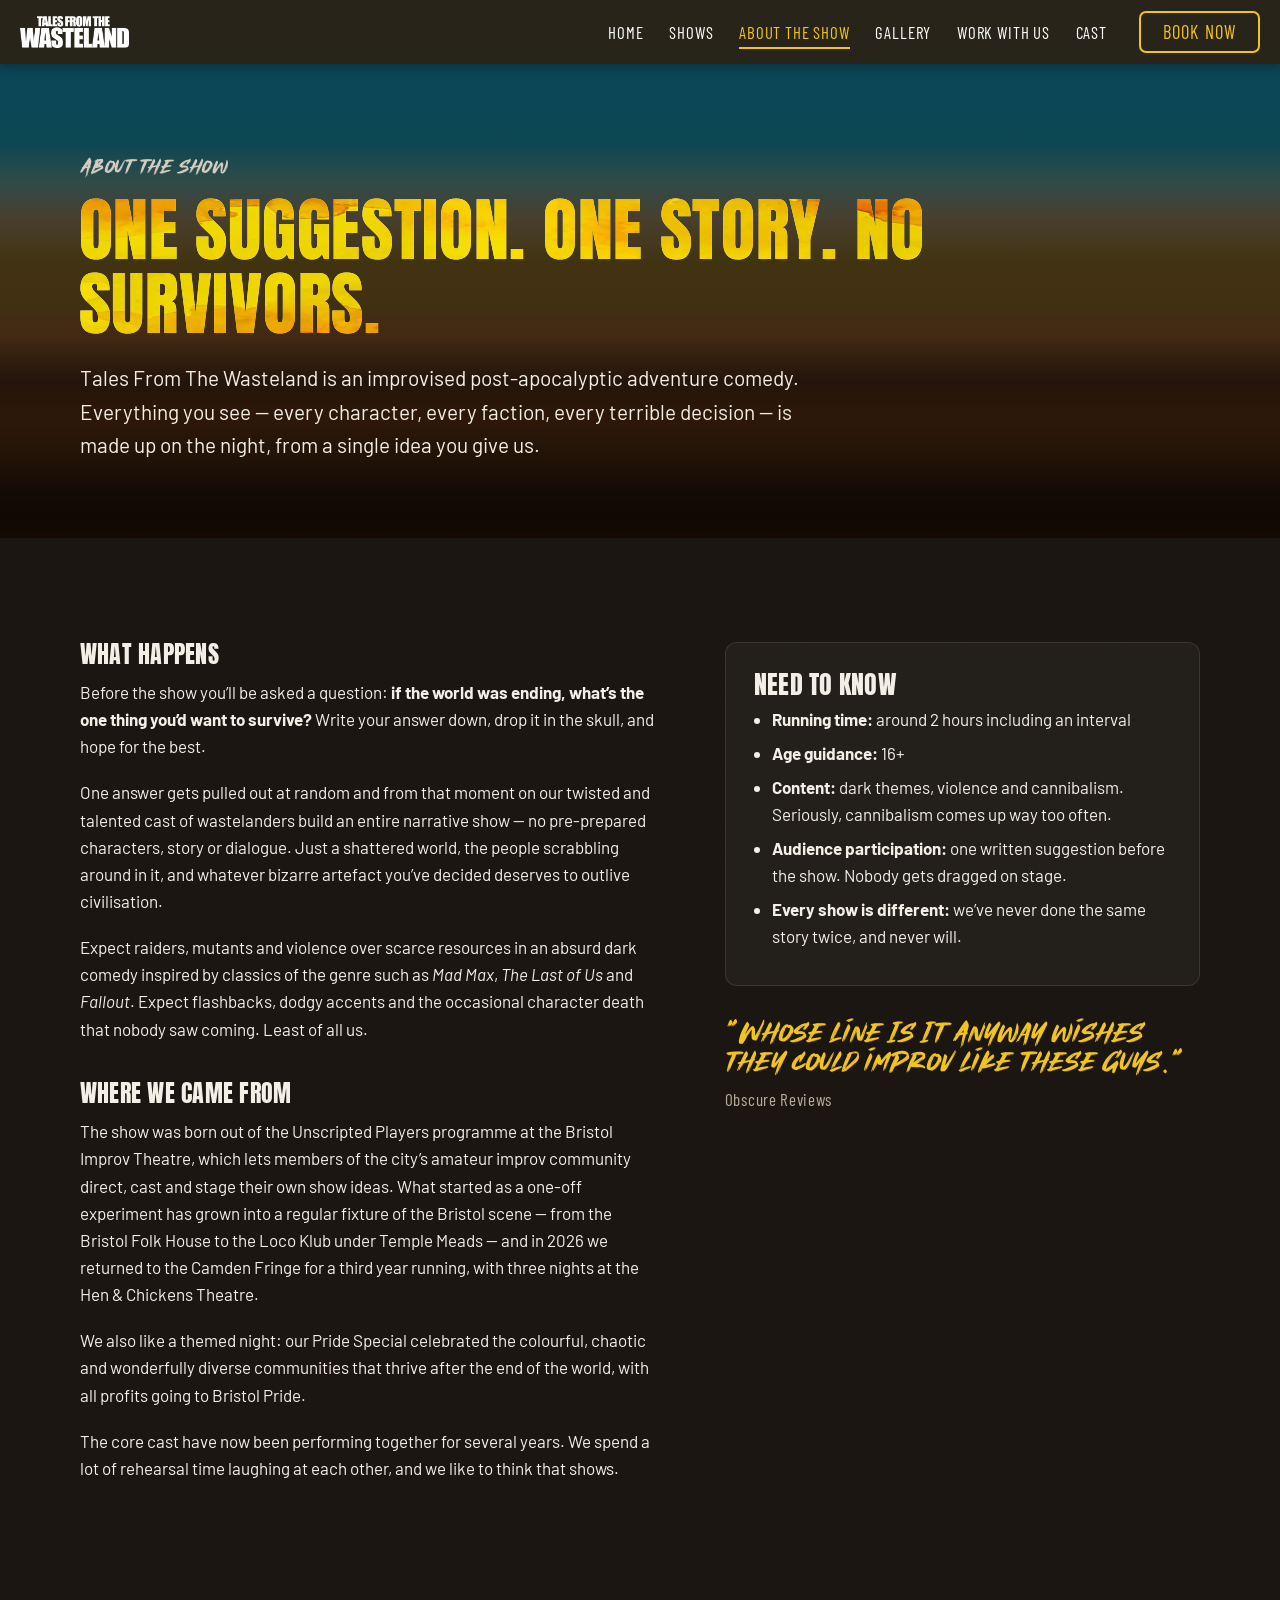
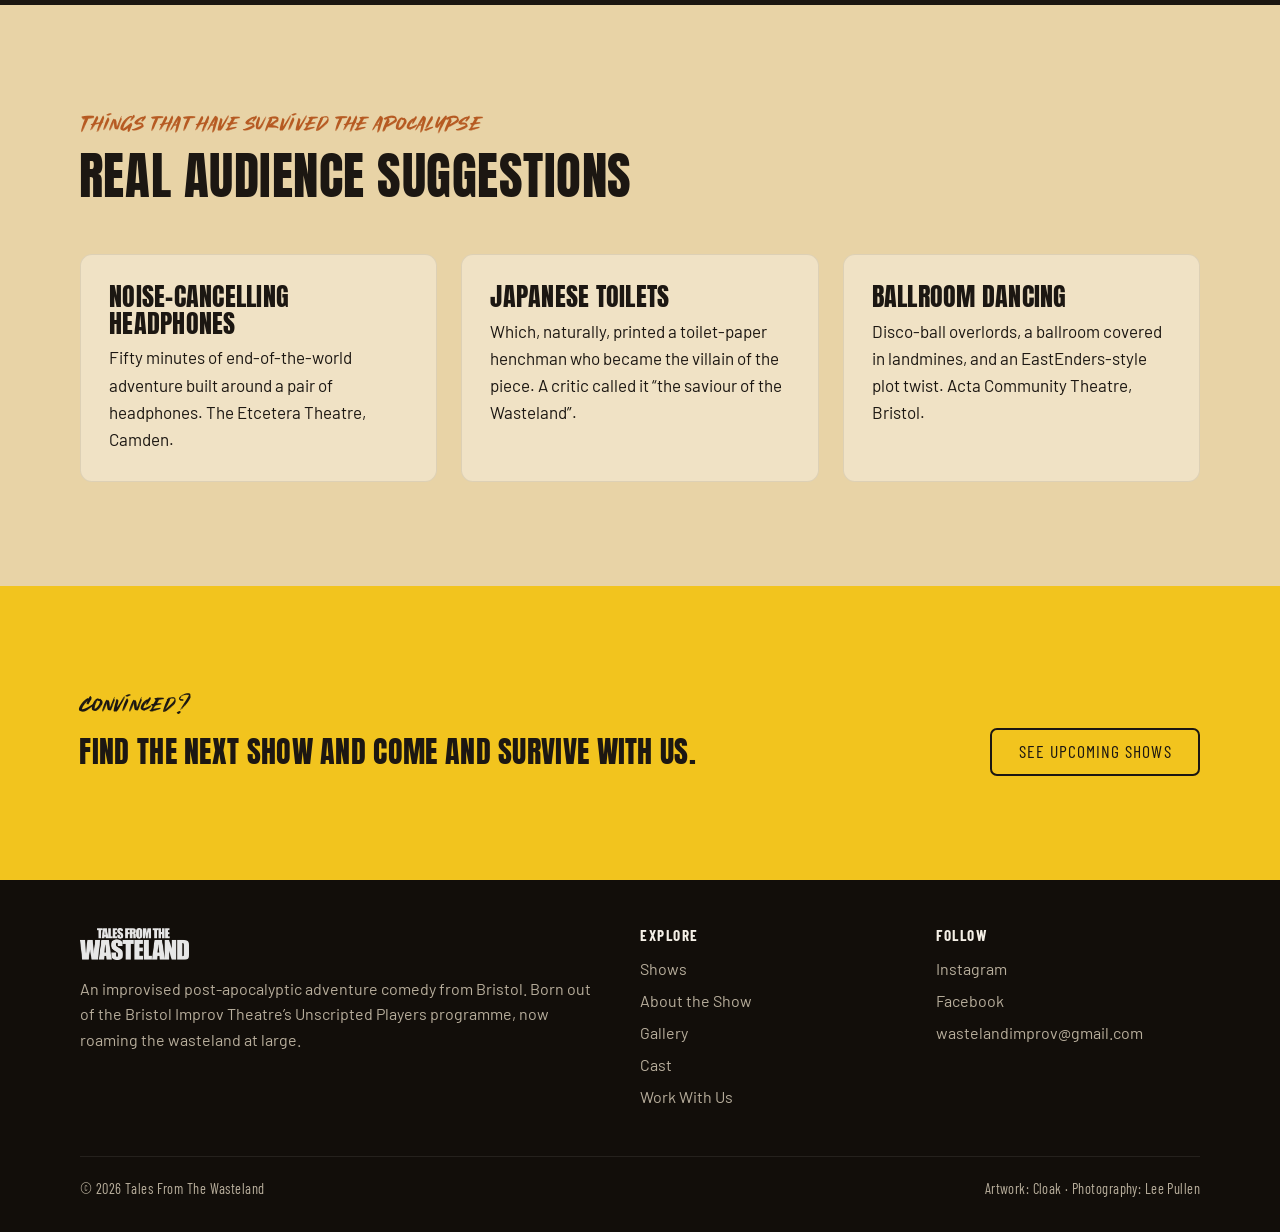
==== commit 06ea389a: "Compress images and serve sharper hero art only where it is visible. Most visitors now get a 16:9 We" ====
--- a/about.html
+++ b/about.html
@@ -16,7 +16,7 @@
   <header class="nav">
     <div class="nav__inner">
       <a class="nav__logo" href="index.html" aria-label="Tales From The Wasteland — home">
-        <img src="assets/logo-white-mobile.png" alt="Tales From The Wasteland" width="1200" height="352">
+        <img src="assets/logo-white-mobile.png" alt="Tales From The Wasteland" width="400" height="117">
       </a>
       <button class="nav__toggle" aria-expanded="false" aria-controls="nav-links" aria-label="Menu">
         <span></span><span></span><span></span>
@@ -106,7 +106,7 @@
     <div class="wrap">
       <div class="footer__grid">
         <div>
-          <a class="footer__logo" href="index.html"><img src="assets/logo-white-mobile.png" alt="Tales From The Wasteland" width="1200" height="352"></a>
+          <a class="footer__logo" href="index.html"><img src="assets/logo-white-mobile.png" alt="Tales From The Wasteland" width="400" height="117"></a>
           <p>An improvised post-apocalyptic adventure comedy from Bristol. Born out of the Bristol Improv Theatre&rsquo;s Unscripted Players programme, now roaming the wasteland at large.</p>
         </div>
         <div>
--- a/css/style.css
+++ b/css/style.css
@@ -147,6 +147,12 @@
   background-image:
     url("../assets/distressed.png"),
     linear-gradient(var(--headline), var(--headline));
+  background-image:
+    image-set(
+      url("../assets/distressed.webp") type("image/webp"),
+      url("../assets/distressed.png") type("image/png")
+    ),
+    linear-gradient(var(--headline), var(--headline));
   background-size: 22em 100%, 100% 100%;
   background-position: center, 0 0;
   background-repeat: repeat, no-repeat;
@@ -339,14 +345,31 @@
   --hero-h: clamp(540px, 56.25vw, calc(100svh - var(--nav-h)));
   height: var(--hero-h);
   /*
-   * Desktop uses the yellow panorama (1024×285, aspect 3.59) at every width:
-   * it's fitted to the hero height and centred, so wider windows simply
-   * reveal more of the scene on both sides. Previous renders are kept in
-   * assets/ (hero-bg.jpg = 16:9 desert, hero-bg-wide.jpg = flag panorama).
+   * Typical viewports (most visitors): the 16:9 desert, which is the crop
+   * people actually see in a laptop/desktop hero. Wide windows switch to a
+   * much smaller full-width panorama so the unused left/right edges stay cheap.
    */
-  background: #6b4a12 url("../assets/hero-bg-pano.jpg") center bottom / cover no-repeat;
+  background-color: #6b4a12;
+  background-image: url("../assets/hero-bg.jpg");
+  background-image: image-set(
+    url("../assets/hero-bg.webp") type("image/webp"),
+    url("../assets/hero-bg.jpg") type("image/jpeg")
+  );
+  background-position: center bottom;
+  background-size: cover;
+  background-repeat: no-repeat;
   color: #14100c;
   isolation: isolate;
+}
+
+@media (min-width: 1600px) {
+  .hero {
+    background-image: url("../assets/hero-bg-pano.jpg");
+    background-image: image-set(
+      url("../assets/hero-bg-pano.webp") type("image/webp"),
+      url("../assets/hero-bg-pano.jpg") type("image/jpeg")
+    );
+  }
 }
 
 /* Cast cut-out, layered over the background and anchored to the ground line */
@@ -501,7 +524,16 @@
     height: auto;
     display: flex;
     flex-direction: column;
-    background: #1f6d95 url("../assets/hero-bg-mobile.jpg") center bottom / cover no-repeat;
+    background-color: #1f6d95;
+    background-image: url("../assets/hero-bg-mobile.jpg");
+    background-image: image-set(
+      url("../assets/hero-bg-mobile-sm.webp") type("image/webp") 1x,
+      url("../assets/hero-bg-mobile.webp") type("image/webp") 2x,
+      url("../assets/hero-bg-mobile.jpg") type("image/jpeg")
+    );
+    background-position: center bottom;
+    background-size: cover;
+    background-repeat: no-repeat;
     color: #14100c;
   }
   .hero__inner {
@@ -565,6 +597,8 @@
 /* ---------- Sections ---------- */
 
 .section { padding-block: clamp(3.5rem, 9vw, 6.5rem); }
+/* Extra breathing room directly beneath the hero */
+.section--after-hero { padding-top: clamp(5rem, 12vw, 9rem); }
 
 .section--dark { background: var(--ink) var(--grain); }
 .section--dark2 { background: var(--ink-2) var(--grain); }
@@ -677,7 +711,7 @@
 
 /* Small, uppercase or tabular bits stay in the condensed face */
 .role, .show__meta, .show__status, .show__dow,
-.booking__from, .facts dt, .form label, .footer h4, .footer__bottom,
+.facts dt, .form label, .footer h4, .footer__bottom,
 .nav__book-mobile, .backlink, .hero__quote cite, .review cite {
   font-family: var(--font-nav);
 }
@@ -723,8 +757,8 @@
 .show__date em { font-style: normal; color: var(--text-dim); }
 
 .show__city { font-size: 2rem; line-height: 1; text-transform: uppercase; }
-.show__venue { font-size: 1.25rem; margin-top: 0.25rem; }
-.show__meta { color: var(--text-dim); font-size: 1rem; margin-top: 0.35rem; }
+.show__venue { font-size: 1.25rem; line-height: 1.2; margin-top: 0.35rem; }
+.show__meta { color: var(--text-dim); font-size: 1rem; line-height: 1.3; margin-top: 0.5rem; }
 
 .show__status {
   display: inline-block;
@@ -758,6 +792,7 @@
   .show { grid-template-columns: 5rem minmax(0, 1fr); gap: 1.25rem; padding: 1.25rem 0.75rem; margin: 0 -0.75rem; }
   .show__actions { grid-column: 2; justify-content: flex-start; }
   .show__city { font-size: 1.6rem; }
+  .show__venue { font-size: 1.1rem; }
   .show__date b { font-size: 2.2rem; }
 }
 
@@ -785,7 +820,8 @@
   text-decoration: none;
   margin-bottom: 1.25rem;
   font-size: 1rem;
-  letter-spacing: 0.05em;
+  letter-spacing: 0.08em;
+  text-transform: uppercase;
 }
 .backlink:hover { color: var(--yellow-bright); }
 
@@ -826,12 +862,32 @@
   font-family: var(--font-body);
   font-size: 1.5rem;
   font-weight: 500;
+  line-height: 1.3;
   color: var(--sand-light);
 }
 .show-layout__lede {
   max-width: 60ch;
   font-size: 1.3rem;
+  line-height: 1.45;
   margin-top: 1rem;
+}
+
+/* Small screens (phones + narrow tablets): tighter type scale so
+   date → title → venue → lede read as a clear hierarchy */
+@media (max-width: 900px) {
+  .backlink { margin-bottom: 1rem; font-size: 0.95rem; }
+  .show-layout__intro .eyebrow { font-size: 1rem; margin-bottom: 0.5rem; letter-spacing: 0.08em; }
+  .show-layout__intro h1 { font-size: clamp(2.8rem, 8.5vw, 4rem); line-height: 0.95; letter-spacing: 0.01em; }
+  .show-layout__intro .page-head__venue { font-size: 1.1rem; font-weight: 500; line-height: 1.25; margin-top: 0.6rem; }
+  .show-layout__lede { font-size: 1rem; line-height: 1.45; margin-top: 0.85rem; color: var(--text-dim); }
+}
+
+@media (max-width: 600px) {
+  /* Booking card: narrower label column, tighter rows */
+  .booking { padding: 1.4rem 1.25rem; }
+  .facts > div { grid-template-columns: 5.75rem minmax(0, 1fr); gap: 0.75rem; padding: 0.5rem 0; }
+  .facts dt { font-size: 0.8rem; }
+  .facts dd { line-height: 1.4; }
 }
 .show-layout__side {
   grid-area: side;
@@ -843,7 +899,7 @@
 .show-layout__body { grid-area: body; }
 .show-layout__body h2 {
   margin-bottom: 0.65em;
-  color: var(--headline);
+  color: inherit; /* same cream as the other body headings, not the yellow display treatment */
   background: none;
   -webkit-text-fill-color: currentColor;
 }
@@ -864,19 +920,6 @@
   padding: 1.75rem;
   box-shadow: 0 20px 50px rgba(0, 0, 0, 0.35);
 }
-
-.booking__price {
-  display: flex;
-  align-items: baseline;
-  gap: 0.6rem;
-  flex-wrap: wrap;
-  padding-bottom: 1.25rem;
-  margin-bottom: 1.25rem;
-  border-bottom: 1px solid rgba(255, 255, 255, 0.12);
-}
-.booking__from { color: var(--text-dim); text-transform: uppercase; letter-spacing: 0.1em; font-size: 0.9rem; }
-.booking__price b { font-family: var(--font-display); font-size: 2.6rem; font-weight: 400; line-height: 1; color: var(--yellow); }
-.booking__price .show__status { margin-left: auto; }
 
 .facts { margin: 0 0 1.5rem; }
 .facts > div { display: grid; grid-template-columns: 7.5rem minmax(0, 1fr); gap: 1rem; padding: 0.6rem 0; border-bottom: 1px dashed rgba(255, 255, 255, 0.1); }
@@ -940,6 +983,7 @@
 
 .gallery a:hover { transform: rotate(0deg) scale(1.02); }
 
+.gallery picture { display: block; }
 .gallery img {
   display: block;
   width: 100%;
@@ -1029,6 +1073,7 @@
 }
 
 .cast__member { text-align: center; }
+.cast__member picture { display: block; }
 
 .cast__photo {
   display: block;
